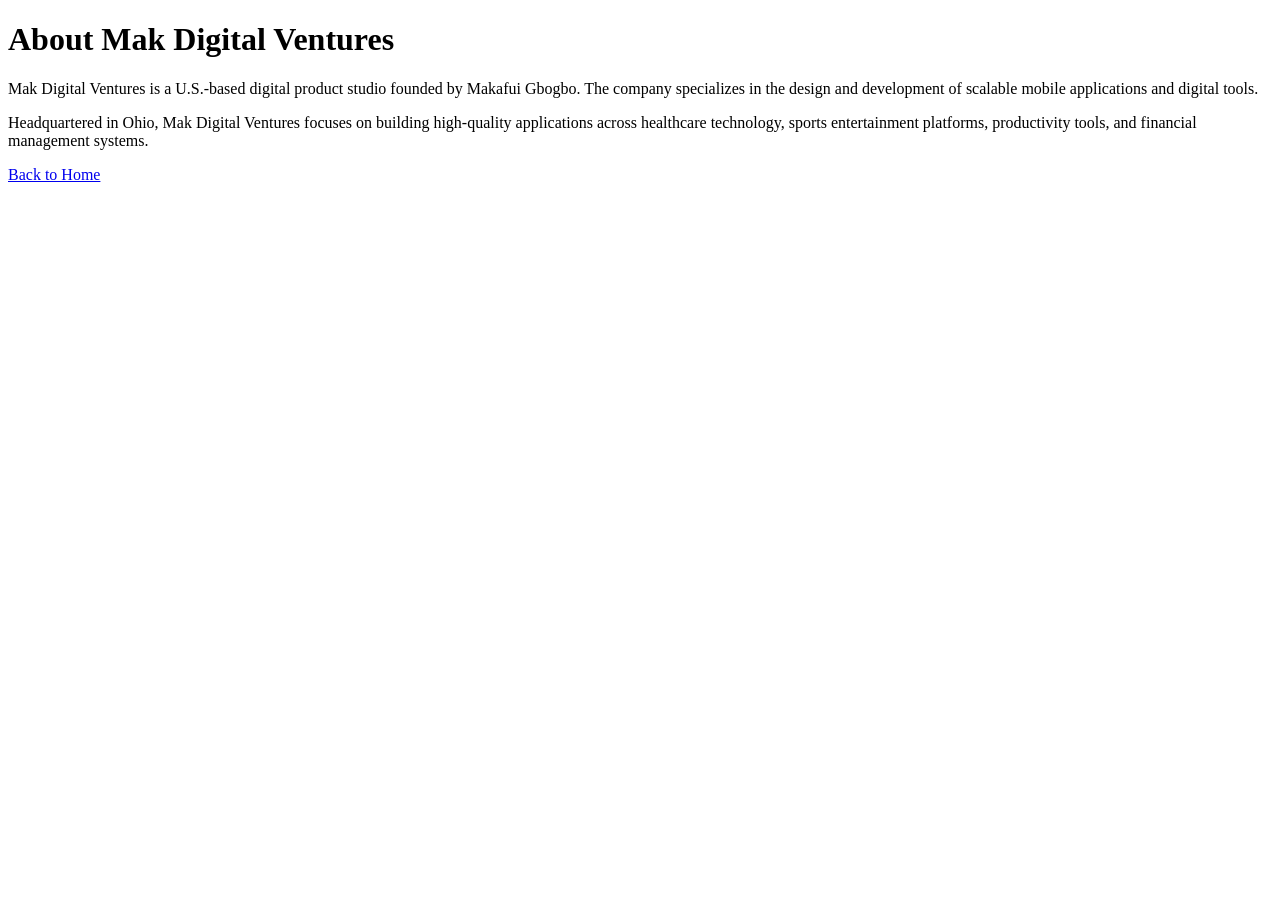
==== about.html @ 7232539a "Add about page" ====
<!DOCTYPE html>
<html>
<head>
  <title>About - Mak Digital Ventures</title>
  <meta charset="UTF-8">
</head>
<body>

<h1>About Mak Digital Ventures</h1>

<p>Mak Digital Ventures is a U.S.-based digital product studio founded by Makafui Gbogbo. The company specializes in the design and development of scalable mobile applications and digital tools.</p>

<p>Headquartered in Ohio, Mak Digital Ventures focuses on building high-quality applications across healthcare technology, sports entertainment platforms, productivity tools, and financial management systems.</p>

<p><a href="index.html">Back to Home</a></p>

</body>
</html>
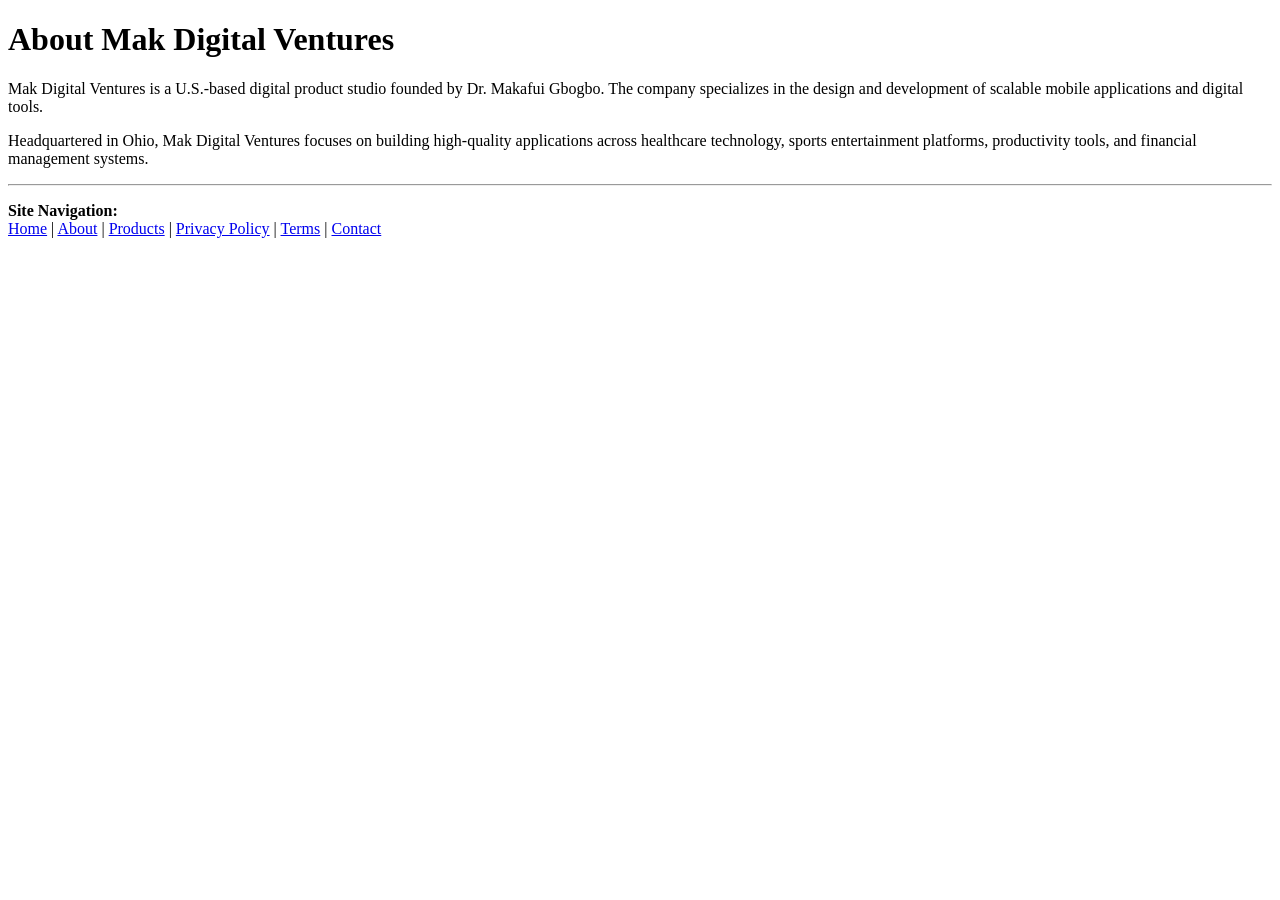
==== commit fb76b684: "Update about.html" ====
--- a/about.html
+++ b/about.html
@@ -8,11 +8,20 @@
 
 <h1>About Mak Digital Ventures</h1>
 
-<p>Mak Digital Ventures is a U.S.-based digital product studio founded by Makafui Gbogbo. The company specializes in the design and development of scalable mobile applications and digital tools.</p>
+<p>Mak Digital Ventures is a U.S.-based digital product studio founded by Dr. Makafui Gbogbo. The company specializes in the design and development of scalable mobile applications and digital tools.</p>
 
 <p>Headquartered in Ohio, Mak Digital Ventures focuses on building high-quality applications across healthcare technology, sports entertainment platforms, productivity tools, and financial management systems.</p>
 
-<p><a href="index.html">Back to Home</a></p>
 
+<hr>
+<p><strong>Site Navigation:</strong><br>
+
+<a href="index.html">Home</a> |
+<a href="about.html">About</a> |
+<a href="products.html">Products</a> |
+<a href="privacy.html">Privacy Policy</a> |
+<a href="terms.html">Terms</a> |
+<a href="contact.html">Contact</a>
+</p>
 </body>
 </html>
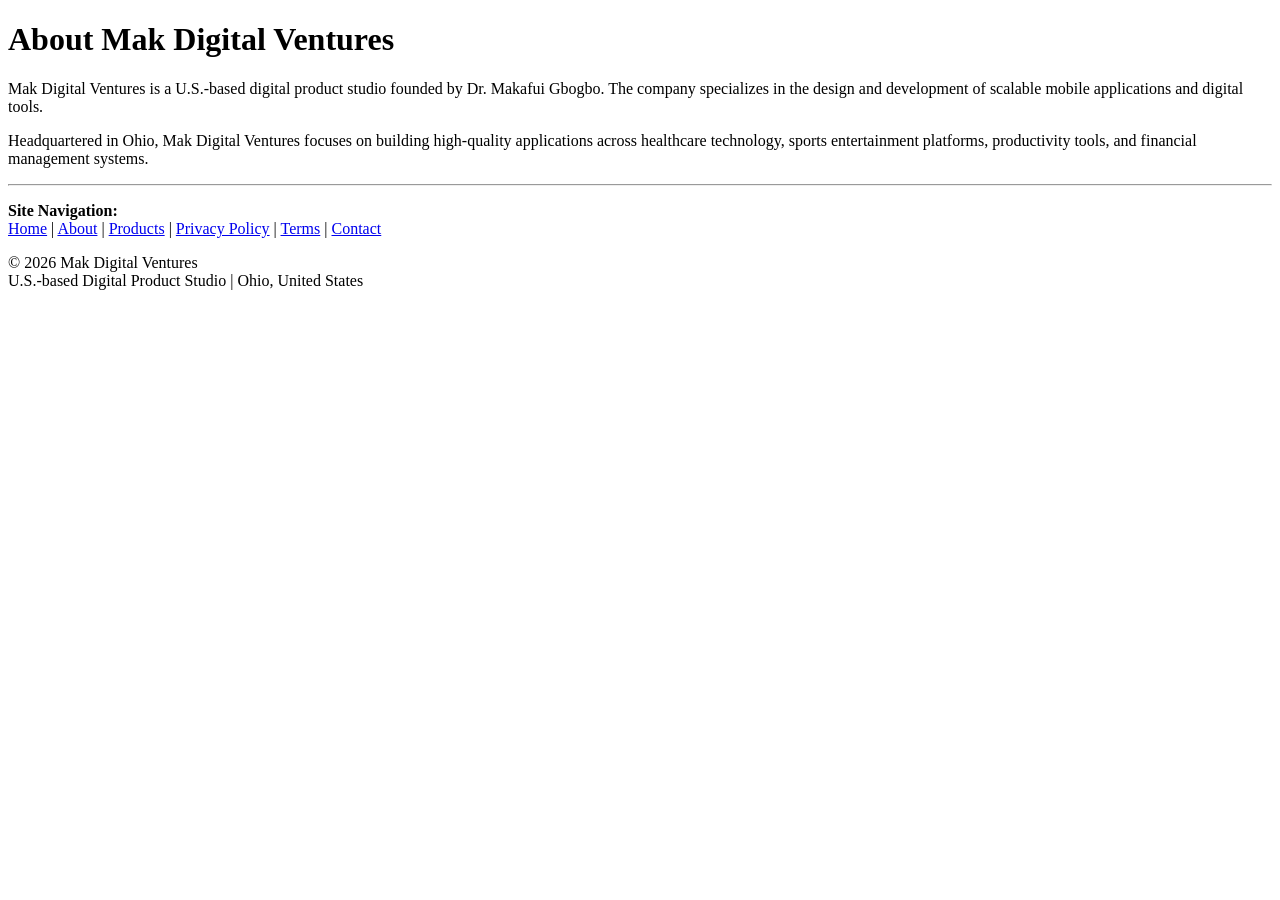
==== commit 535f6625: "Update about.html" ====
--- a/about.html
+++ b/about.html
@@ -23,5 +23,12 @@
 <a href="terms.html">Terms</a> |
 <a href="contact.html">Contact</a>
 </p>
+
+  
+   <p>
+    © 2026 Mak Digital Ventures<br>
+    U.S.-based Digital Product Studio | Ohio, United States
+  </p>
+</footer>
 </body>
 </html>
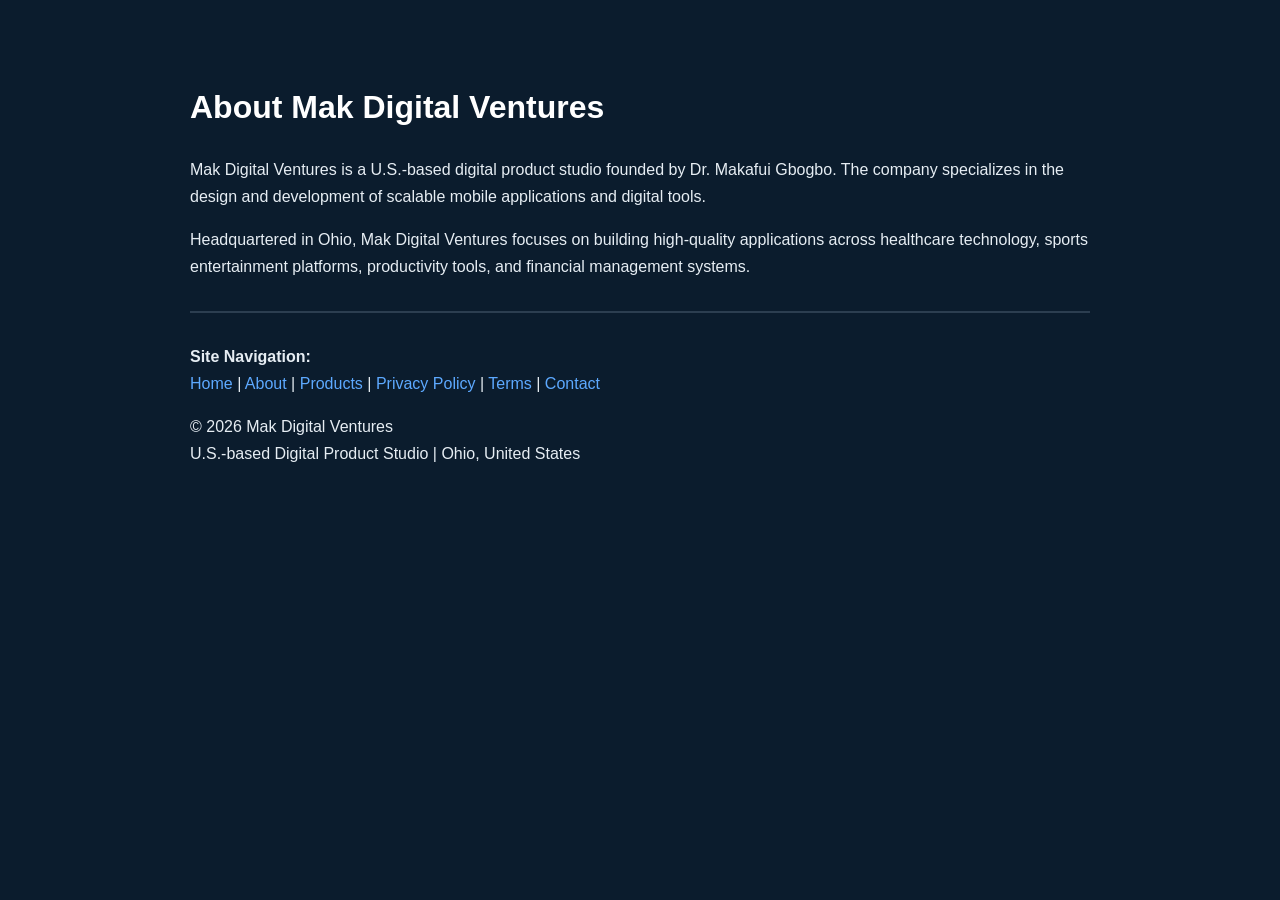
==== commit 14c9256a: "Update about.html" ====
--- a/about.html
+++ b/about.html
@@ -1,8 +1,42 @@
 <!DOCTYPE html>
 <html>
 <head>
-  <title>About - Mak Digital Ventures</title>
+  <title>Mak Digital Ventures</title>
   <meta charset="UTF-8">
+  <style>
+    body {
+      background-color: #0b1c2d;
+      color: #e6edf3;
+      font-family: Arial, sans-serif;
+      line-height: 1.7;
+      max-width: 900px;
+      margin: 80px auto;
+    }
+
+    a {
+      color: #5da9ff;
+      text-decoration: none;
+    }
+
+    a:hover {
+      text-decoration: underline;
+    }
+
+    hr {
+      border: 1px solid #2c3e50;
+      margin: 30px 0;
+    }
+
+    footer {
+      margin-top: 20px;
+      font-size: 14px;
+      color: #c9d1d9;
+    }
+
+    h1, h2, h3 {
+      color: #ffffff;
+    }
+  </style>
 </head>
 <body>
 
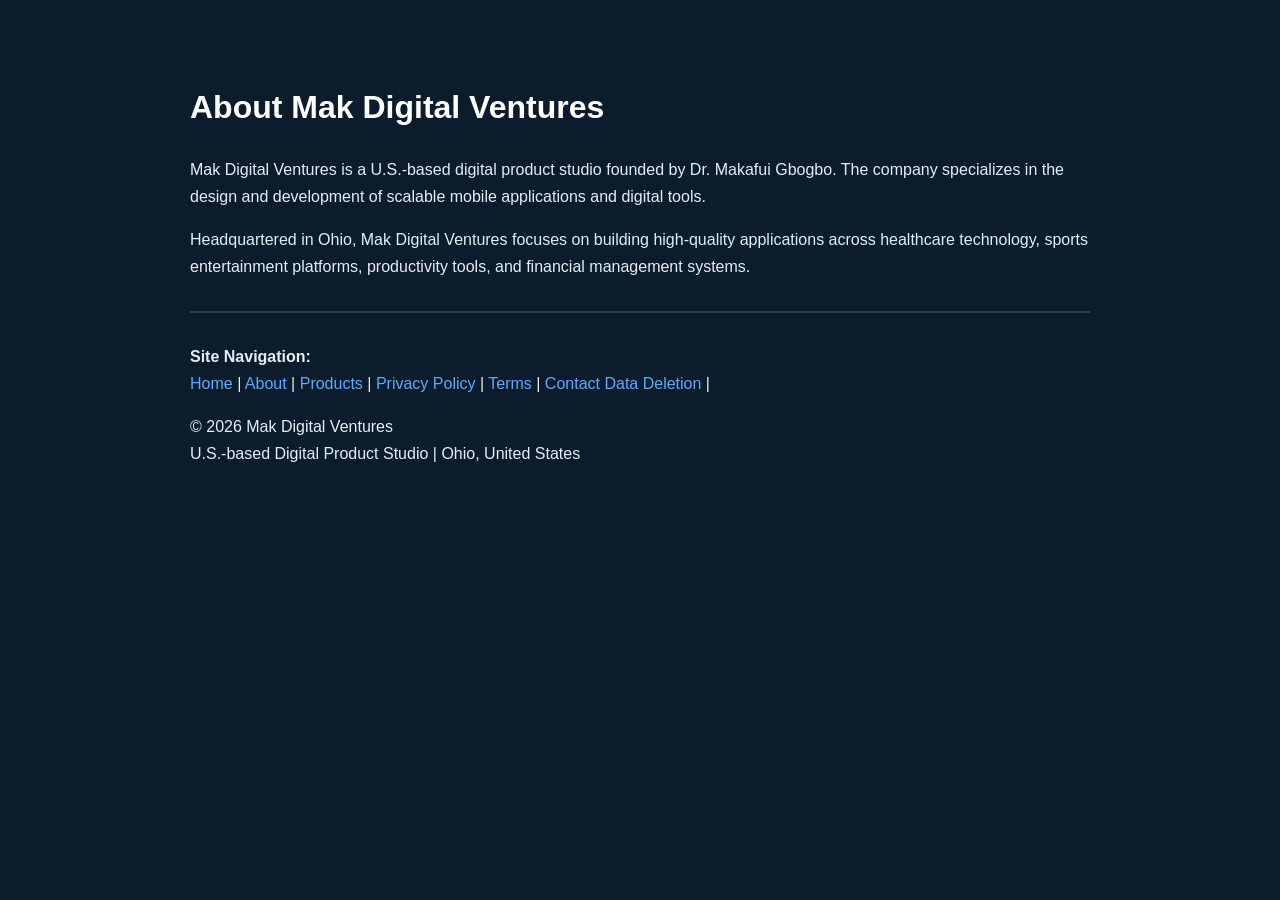
==== commit 9c464da2: "Update about.html" ====
--- a/about.html
+++ b/about.html
@@ -56,6 +56,7 @@
 <a href="privacy.html">Privacy Policy</a> |
 <a href="terms.html">Terms</a> |
 <a href="contact.html">Contact</a>
+<a href="data-deletion.html">Data Deletion</a> |
 </p>
 
   
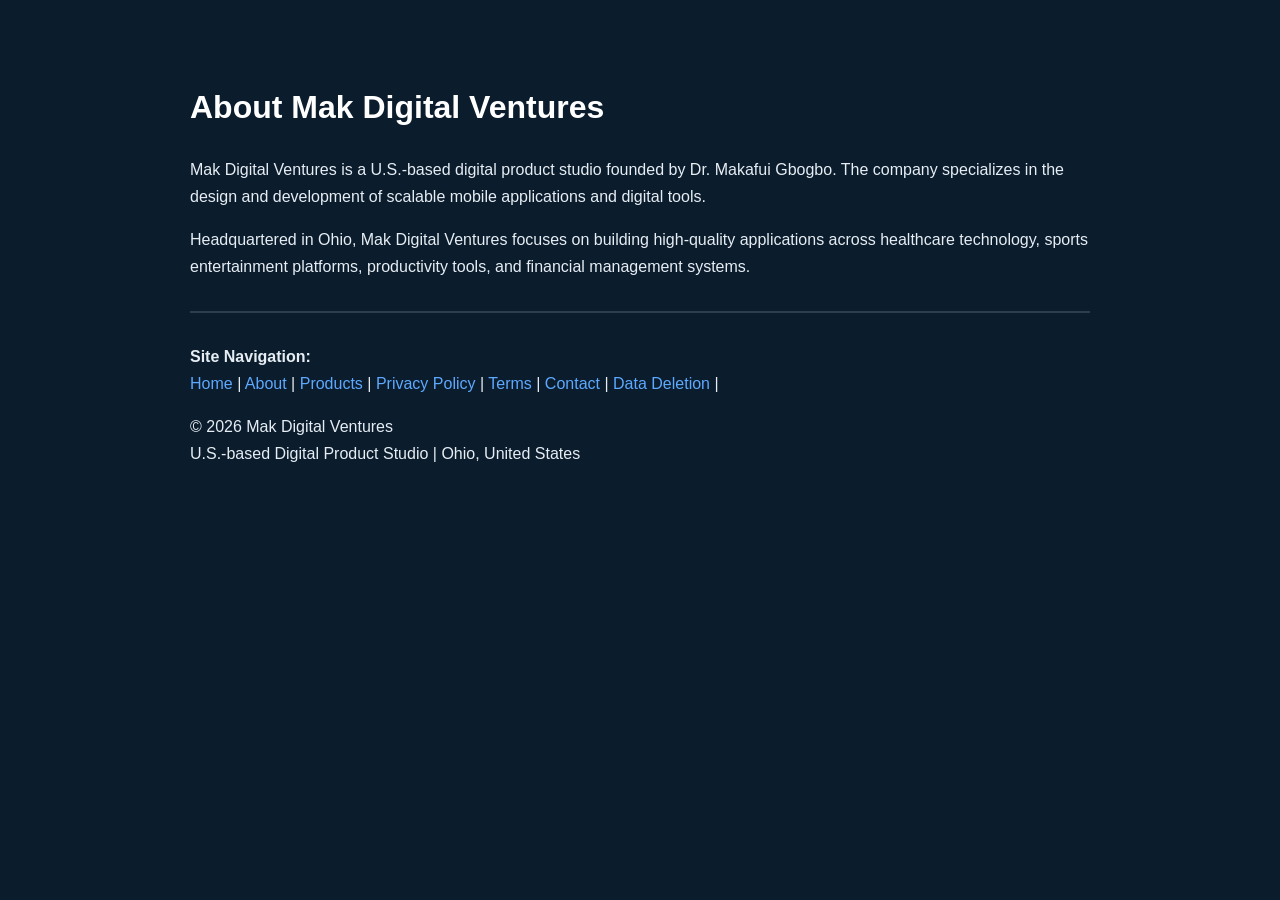
==== commit e82db3fc: "Update about.html" ====
--- a/about.html
+++ b/about.html
@@ -55,7 +55,7 @@
 <a href="products.html">Products</a> |
 <a href="privacy.html">Privacy Policy</a> |
 <a href="terms.html">Terms</a> |
-<a href="contact.html">Contact</a>
+<a href="contact.html">Contact</a> |
 <a href="data-deletion.html">Data Deletion</a> |
 </p>
 
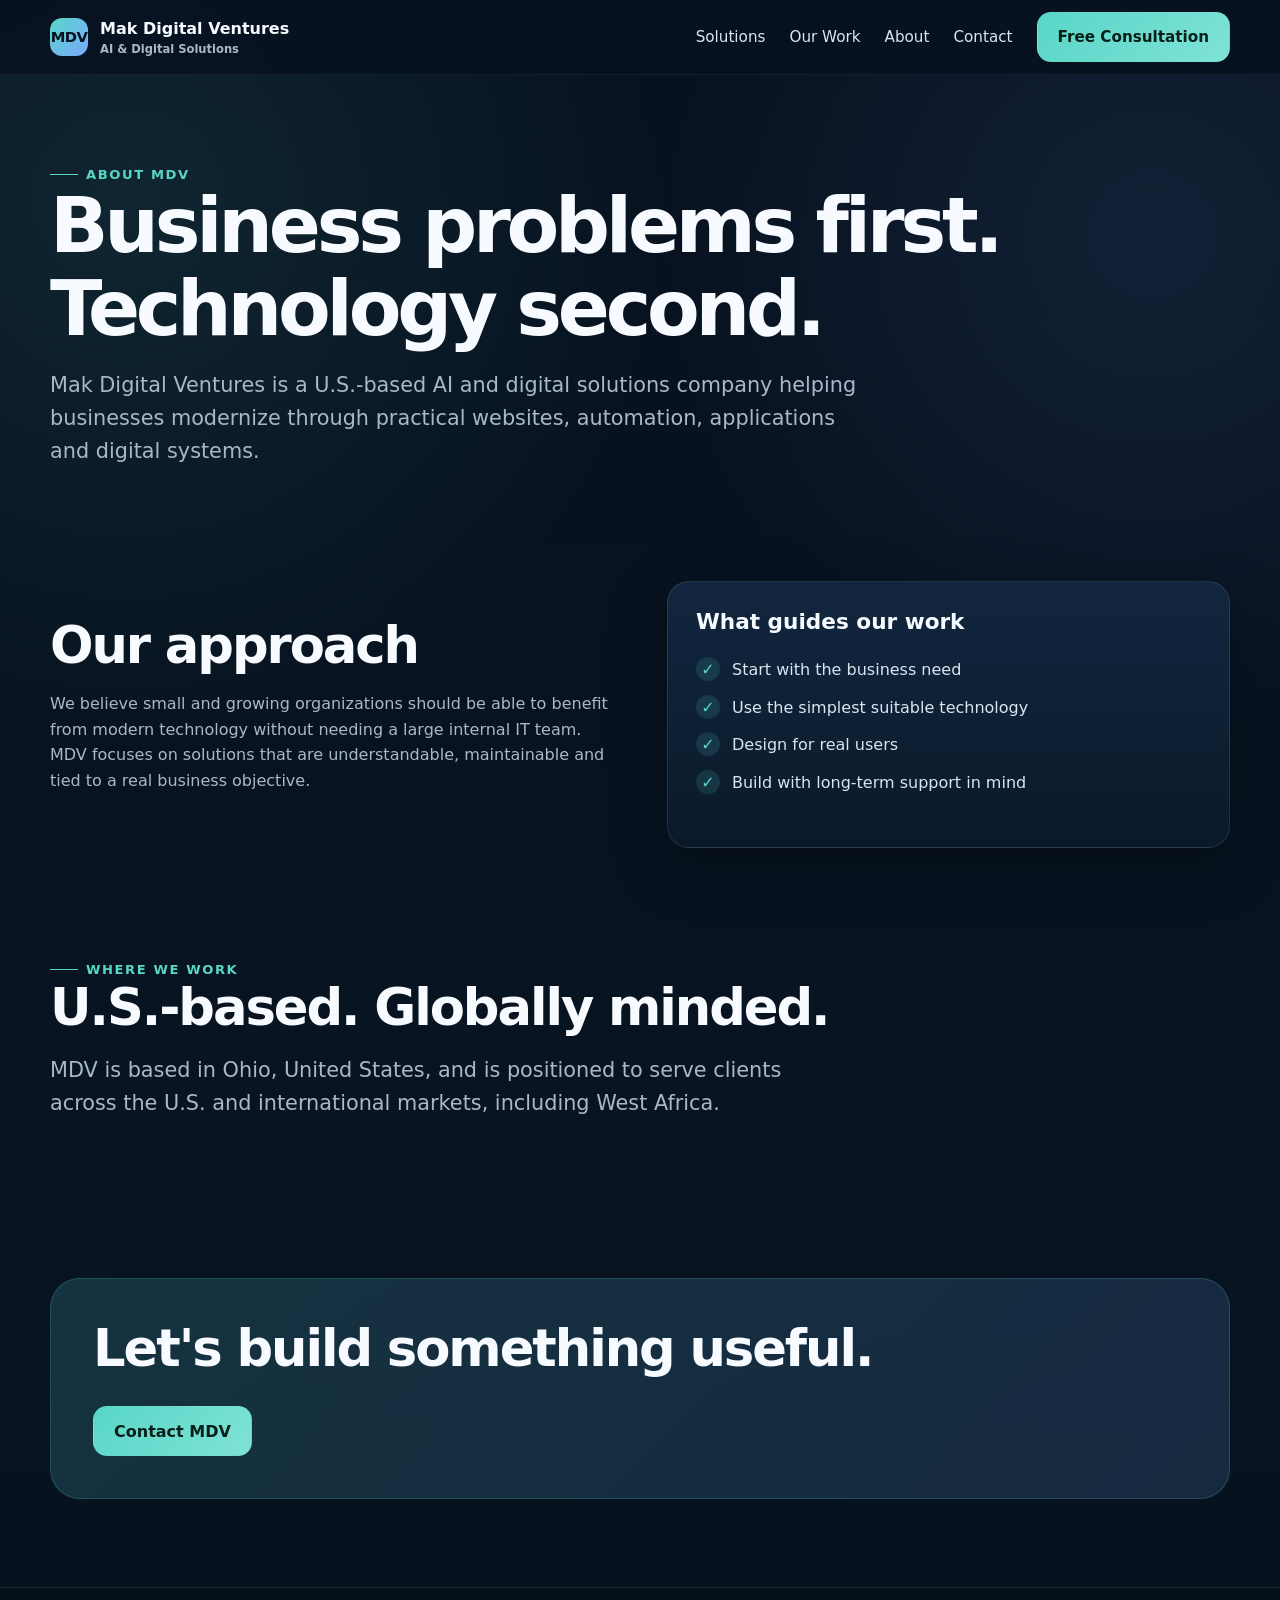
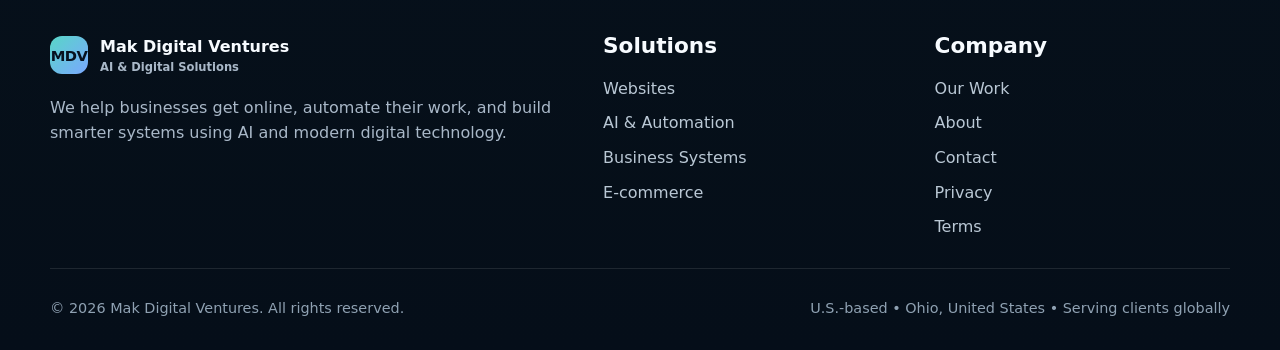
==== commit e02115fa: "Rebrand MDV - AI & Digital Solutions" ====
--- a/about.html
+++ b/about.html
@@ -1,69 +1,90 @@
-<!DOCTYPE html>
-<html>
+<!doctype html>
+<html lang="en">
 <head>
-  <title>Mak Digital Ventures</title>
-  <meta charset="UTF-8">
-  <style>
-    body {
-      background-color: #0b1c2d;
-      color: #e6edf3;
-      font-family: Arial, sans-serif;
-      line-height: 1.7;
-      max-width: 900px;
-      margin: 80px auto;
-    }
-
-    a {
-      color: #5da9ff;
-      text-decoration: none;
-    }
-
-    a:hover {
-      text-decoration: underline;
-    }
-
-    hr {
-      border: 1px solid #2c3e50;
-      margin: 30px 0;
-    }
-
-    footer {
-      margin-top: 20px;
-      font-size: 14px;
-      color: #c9d1d9;
-    }
-
-    h1, h2, h3 {
-      color: #ffffff;
-    }
-  </style>
+  <meta charset="utf-8">
+  <meta name="viewport" content="width=device-width,initial-scale=1">
+  <title>About | Mak Digital Ventures</title>
+  <meta name="description" content="Mak Digital Ventures — AI & Digital Solutions">
+  <meta name="theme-color" content="#07111f">
+  <link rel="stylesheet" href="styles.css">
 </head>
 <body>
 
-<h1>About Mak Digital Ventures</h1>
-
-<p>Mak Digital Ventures is a U.S.-based digital product studio founded by Dr. Makafui Gbogbo. The company specializes in the design and development of scalable mobile applications and digital tools.</p>
-
-<p>Headquartered in Ohio, Mak Digital Ventures focuses on building high-quality applications across healthcare technology, sports entertainment platforms, productivity tools, and financial management systems.</p>
+<header>
+  <div class="container nav">
+    <a class="brand" href="index.html">
+      <span class="brand-mark">MDV</span>
+      <span>Mak Digital Ventures<small>AI & Digital Solutions</small></span>
+    </a>
+    <button class="nav-toggle" aria-label="Open menu">☰</button>
+    <nav class="nav-links">
+      <a href="services.html">Solutions</a>
+      <a href="portfolio.html">Our Work</a>
+      <a href="about.html">About</a>
+      <a href="contact.html">Contact</a>
+      <a class="btn btn-primary" href="contact.html">Free Consultation</a>
+    </nav>
+  </div>
+</header>
 
 
-<hr>
-<p><strong>Site Navigation:</strong><br>
+<main>
+<section class="page-hero"><div class="container">
+  <div class="eyebrow">About MDV</div>
+  <h1>Business problems first. Technology second.</h1>
+  <p class="lead">Mak Digital Ventures is a U.S.-based AI and digital solutions company helping businesses modernize through practical websites, automation, applications and digital systems.</p>
+</div></section>
+<section class="section-sm"><div class="container split">
+  <div><h2>Our approach</h2><p class="muted">We believe small and growing organizations should be able to benefit from modern technology without needing a large internal IT team. MDV focuses on solutions that are understandable, maintainable and tied to a real business objective.</p></div>
+  <div class="card"><h3>What guides our work</h3><div class="checks"><div class="check">Start with the business need</div><div class="check">Use the simplest suitable technology</div><div class="check">Design for real users</div><div class="check">Build with long-term support in mind</div></div></div>
+</div></section>
+<section class="section-sm"><div class="container">
+  <div class="eyebrow">Where we work</div><h2>U.S.-based. Globally minded.</h2>
+  <p class="lead">MDV is based in Ohio, United States, and is positioned to serve clients across the U.S. and international markets, including West Africa.</p>
+</div></section>
+<section class="section"><div class="container cta"><h2>Let's build something useful.</h2><div class="btn-row"><a class="btn btn-primary" href="contact.html">Contact MDV</a></div></div></section>
+</main>
 
-<a href="index.html">Home</a> |
-<a href="about.html">About</a> |
-<a href="products.html">Products</a> |
-<a href="privacy.html">Privacy Policy</a> |
-<a href="terms.html">Terms</a> |
-<a href="contact.html">Contact</a> |
-<a href="data-deletion.html">Data Deletion</a> |
-</p>
 
-  
-   <p>
-    © 2026 Mak Digital Ventures<br>
-    U.S.-based Digital Product Studio | Ohio, United States
-  </p>
+<footer>
+  <div class="container">
+    <div class="footer-grid">
+      <div>
+        <a class="brand" href="index.html">
+          <span class="brand-mark">MDV</span>
+          <span>Mak Digital Ventures<small>AI & Digital Solutions</small></span>
+        </a>
+        <p class="muted" style="margin-top:18px;max-width:520px">
+          We help businesses get online, automate their work, and build smarter systems using AI and modern digital technology.
+        </p>
+      </div>
+      <div>
+        <h3>Solutions</h3>
+        <div class="footer-links">
+          <a href="websites.html">Websites</a>
+          <a href="ai-automation.html">AI & Automation</a>
+          <a href="business-systems.html">Business Systems</a>
+          <a href="ecommerce.html">E-commerce</a>
+        </div>
+      </div>
+      <div>
+        <h3>Company</h3>
+        <div class="footer-links">
+          <a href="portfolio.html">Our Work</a>
+          <a href="about.html">About</a>
+          <a href="contact.html">Contact</a>
+          <a href="privacy.html">Privacy</a>
+          <a href="terms.html">Terms</a>
+        </div>
+      </div>
+    </div>
+    <div class="footer-bottom">
+      <span>© 2026 Mak Digital Ventures. All rights reserved.</span>
+      <span>U.S.-based • Ohio, United States • Serving clients globally</span>
+    </div>
+  </div>
 </footer>
+
+<script src="script.js"></script>
 </body>
-</html>
+</html>
--- a/styles.css
+++ b/styles.css
@@ -0,0 +1,236 @@
+
+:root{
+  --bg:#07111f;
+  --bg-2:#0b1627;
+  --surface:#0f2035;
+  --surface-2:#132842;
+  --text:#f7fbff;
+  --muted:#a9b8c8;
+  --accent:#58d6c7;
+  --accent-2:#7aa8ff;
+  --line:rgba(255,255,255,.10);
+  --shadow:0 20px 60px rgba(0,0,0,.28);
+  --radius:22px;
+  --max:1180px;
+}
+
+*{box-sizing:border-box}
+html{scroll-behavior:smooth}
+body{
+  margin:0;
+  font-family:Inter, ui-sans-serif, system-ui, -apple-system, BlinkMacSystemFont, "Segoe UI", sans-serif;
+  color:var(--text);
+  background:
+    radial-gradient(circle at 10% 10%, rgba(88,214,199,.10), transparent 26%),
+    radial-gradient(circle at 90% 12%, rgba(122,168,255,.10), transparent 24%),
+    linear-gradient(180deg,var(--bg),#081421 60%,#06101c);
+  line-height:1.6;
+}
+a{color:inherit;text-decoration:none}
+img{max-width:100%;display:block}
+button,input,textarea,select{font:inherit}
+
+.container{width:min(var(--max),calc(100% - 40px));margin:auto}
+.section{padding:88px 0}
+.section-sm{padding:52px 0}
+.eyebrow{
+  display:inline-flex;align-items:center;gap:8px;
+  font-size:.82rem;letter-spacing:.12em;text-transform:uppercase;
+  color:var(--accent);font-weight:800
+}
+.eyebrow::before{content:"";width:28px;height:1px;background:var(--accent)}
+h1,h2,h3{line-height:1.08;margin:0 0 18px}
+h1{font-size:clamp(2.7rem,6vw,5.9rem);letter-spacing:-.055em}
+h2{font-size:clamp(2rem,4vw,3.6rem);letter-spacing:-.04em}
+h3{font-size:1.35rem}
+p{margin:0 0 18px}
+.lead{font-size:clamp(1.05rem,2vw,1.3rem);color:var(--muted);max-width:760px}
+.muted{color:var(--muted)}
+.small{font-size:.92rem}
+.grid{display:grid;gap:22px}
+.grid-2{grid-template-columns:repeat(2,minmax(0,1fr))}
+.grid-3{grid-template-columns:repeat(3,minmax(0,1fr))}
+.grid-4{grid-template-columns:repeat(4,minmax(0,1fr))}
+.card{
+  background:linear-gradient(180deg,rgba(19,40,66,.92),rgba(11,26,43,.96));
+  border:1px solid var(--line);
+  border-radius:var(--radius);
+  padding:28px;
+  box-shadow:var(--shadow)
+}
+.card:hover{border-color:rgba(88,214,199,.35);transform:translateY(-2px);transition:.2s ease}
+.card p:last-child{margin-bottom:0}
+.icon{
+  width:44px;height:44px;border-radius:14px;
+  display:grid;place-items:center;margin-bottom:18px;
+  background:linear-gradient(135deg,rgba(88,214,199,.17),rgba(122,168,255,.17));
+  border:1px solid rgba(255,255,255,.10);
+  font-size:1.2rem
+}
+.pill{
+  display:inline-flex;align-items:center;gap:8px;
+  border:1px solid var(--line);border-radius:999px;
+  padding:8px 12px;color:#dfe9f4;background:rgba(255,255,255,.03);font-size:.9rem
+}
+
+.btn{
+  display:inline-flex;align-items:center;justify-content:center;gap:10px;
+  min-height:50px;padding:0 20px;border-radius:14px;
+  font-weight:800;border:1px solid transparent;cursor:pointer
+}
+.btn-primary{
+  background:linear-gradient(135deg,var(--accent),#80e2d7);
+  color:#062018;
+}
+.btn-secondary{
+  border-color:var(--line);background:rgba(255,255,255,.035);color:var(--text)
+}
+.btn-row{display:flex;flex-wrap:wrap;gap:12px;margin-top:30px}
+
+header{
+  position:sticky;top:0;z-index:100;
+  backdrop-filter:blur(18px);
+  background:rgba(7,17,31,.80);
+  border-bottom:1px solid rgba(255,255,255,.06)
+}
+.nav{display:flex;align-items:center;justify-content:space-between;min-height:74px}
+.brand{display:flex;align-items:center;gap:12px;font-weight:900}
+.brand-mark{
+  width:38px;height:38px;border-radius:12px;
+  background:linear-gradient(135deg,var(--accent),var(--accent-2));
+  color:#07111f;display:grid;place-items:center;font-size:.92rem;letter-spacing:-.04em
+}
+.brand small{display:block;font-weight:600;color:var(--muted);font-size:.72rem;margin-top:-2px}
+.nav-links{display:flex;align-items:center;gap:24px;color:#d9e5ef;font-size:.95rem}
+.nav-links a:hover{color:#fff}
+.nav-toggle{display:none;background:none;border:0;color:#fff;font-size:1.6rem}
+
+.hero{padding:96px 0 72px}
+.hero-wrap{display:grid;grid-template-columns:1.15fr .85fr;gap:54px;align-items:center}
+.hero h1 span{
+  background:linear-gradient(90deg,#fff,var(--accent),var(--accent-2));
+  -webkit-background-clip:text;background-clip:text;color:transparent
+}
+.hero-visual{
+  min-height:470px;border:1px solid var(--line);border-radius:32px;
+  padding:26px;background:
+    linear-gradient(160deg,rgba(88,214,199,.10),rgba(122,168,255,.05)),
+    rgba(10,24,40,.88);
+  box-shadow:var(--shadow);position:relative;overflow:hidden
+}
+.hero-visual::before,.hero-visual::after{
+  content:"";position:absolute;border-radius:999px;filter:blur(2px)
+}
+.hero-visual::before{width:220px;height:220px;right:-60px;top:-50px;background:rgba(122,168,255,.15)}
+.hero-visual::after{width:180px;height:180px;left:-40px;bottom:-30px;background:rgba(88,214,199,.10)}
+.mini-panel{
+  position:relative;z-index:2;border:1px solid var(--line);
+  background:rgba(6,17,31,.78);border-radius:18px;padding:20px;margin-bottom:16px
+}
+.mini-panel strong{display:block;font-size:1.05rem}
+.flow{display:flex;align-items:center;gap:10px;flex-wrap:wrap;margin-top:12px}
+.flow span{padding:9px 11px;border-radius:11px;background:rgba(255,255,255,.05);font-size:.85rem;color:#d8e5ef}
+.flow i{color:var(--accent);font-style:normal}
+.stat-row{display:grid;grid-template-columns:repeat(3,1fr);gap:12px;margin-top:16px}
+.stat{padding:18px;border:1px solid var(--line);border-radius:16px;background:rgba(255,255,255,.025)}
+.stat b{display:block;font-size:1.5rem}
+.stat small{color:var(--muted)}
+
+.logo-strip{
+  border-top:1px solid var(--line);border-bottom:1px solid var(--line);
+  padding:18px 0;color:#b7c5d3
+}
+.logo-strip .container{display:flex;justify-content:space-between;gap:20px;flex-wrap:wrap}
+
+.split{display:grid;grid-template-columns:1fr 1fr;gap:54px;align-items:center}
+.checks{display:grid;gap:12px;margin:24px 0}
+.check{display:flex;gap:12px;align-items:flex-start;color:#d9e6f0}
+.check::before{
+  content:"✓";flex:none;width:24px;height:24px;border-radius:50%;
+  display:grid;place-items:center;background:rgba(88,214,199,.14);color:var(--accent);font-weight:900
+}
+
+.process{counter-reset:step}
+.process .card{position:relative}
+.process .card::before{
+  counter-increment:step;content:"0" counter(step);
+  font-size:.8rem;color:var(--accent);font-weight:900;letter-spacing:.08em
+}
+
+.case{
+  min-height:310px;display:flex;flex-direction:column;justify-content:flex-end;
+  position:relative;overflow:hidden
+}
+.case::before{
+  content:"";position:absolute;inset:0;background:
+    radial-gradient(circle at 80% 20%,rgba(88,214,199,.16),transparent 24%),
+    linear-gradient(180deg,transparent,rgba(7,17,31,.82))
+}
+.case > *{position:relative;z-index:1}
+.case .tag{display:inline-block;margin-bottom:12px;color:var(--accent);font-weight:800;font-size:.85rem}
+
+.cta{
+  padding:42px;border:1px solid rgba(88,214,199,.20);
+  border-radius:30px;background:
+    linear-gradient(135deg,rgba(88,214,199,.13),rgba(122,168,255,.10)),
+    rgba(12,28,46,.86)
+}
+.cta h2{max-width:780px}
+
+footer{border-top:1px solid var(--line);padding:46px 0 30px;background:rgba(0,0,0,.12)}
+.footer-grid{display:grid;grid-template-columns:1.4fr .8fr .8fr;gap:36px}
+.footer-links{display:grid;gap:9px;color:#bac8d5}
+.footer-bottom{display:flex;justify-content:space-between;gap:20px;flex-wrap:wrap;padding-top:28px;margin-top:28px;border-top:1px solid var(--line);color:#8fa1b2;font-size:.9rem}
+
+.page-hero{padding:82px 0 42px}
+.page-hero .lead{max-width:820px}
+
+.service-list{display:grid;gap:16px}
+.service-row{
+  display:grid;grid-template-columns:1fr auto;gap:20px;align-items:center;
+  padding:24px;border:1px solid var(--line);border-radius:18px;background:rgba(255,255,255,.025)
+}
+.service-row p{margin-bottom:0}
+
+.form{
+  display:grid;grid-template-columns:1fr 1fr;gap:16px
+}
+.form .full{grid-column:1/-1}
+label{display:grid;gap:7px;color:#dfe9f2;font-weight:700;font-size:.92rem}
+input,textarea,select{
+  width:100%;padding:14px 15px;border-radius:13px;
+  border:1px solid var(--line);background:#0a1828;color:#fff;outline:none
+}
+input:focus,textarea:focus,select:focus{border-color:rgba(88,214,199,.6);box-shadow:0 0 0 3px rgba(88,214,199,.08)}
+textarea{min-height:150px;resize:vertical}
+.notice{padding:14px 16px;border-radius:12px;background:rgba(88,214,199,.08);border:1px solid rgba(88,214,199,.18);color:#cceee9}
+
+.prose{max-width:860px}
+.prose h2{font-size:1.65rem;margin-top:34px}
+.prose h3{margin-top:28px}
+.prose ul{color:#c1cfdb}
+.prose li{margin-bottom:8px}
+
+@media (max-width:900px){
+  .nav-links{
+    position:absolute;top:74px;left:0;right:0;display:none;
+    flex-direction:column;align-items:flex-start;padding:20px;
+    background:#081522;border-bottom:1px solid var(--line)
+  }
+  .nav-links.open{display:flex}
+  .nav-toggle{display:block}
+  .hero-wrap,.split{grid-template-columns:1fr}
+  .hero-visual{min-height:auto}
+  .grid-3,.grid-4{grid-template-columns:1fr 1fr}
+  .footer-grid{grid-template-columns:1fr 1fr}
+}
+@media (max-width:640px){
+  .container{width:min(var(--max),calc(100% - 28px))}
+  .section{padding:64px 0}
+  .hero{padding:68px 0 50px}
+  .grid-2,.grid-3,.grid-4,.footer-grid,.form{grid-template-columns:1fr}
+  .form .full{grid-column:auto}
+  .stat-row{grid-template-columns:1fr}
+  .service-row{grid-template-columns:1fr}
+  .cta{padding:30px 22px}
+}
